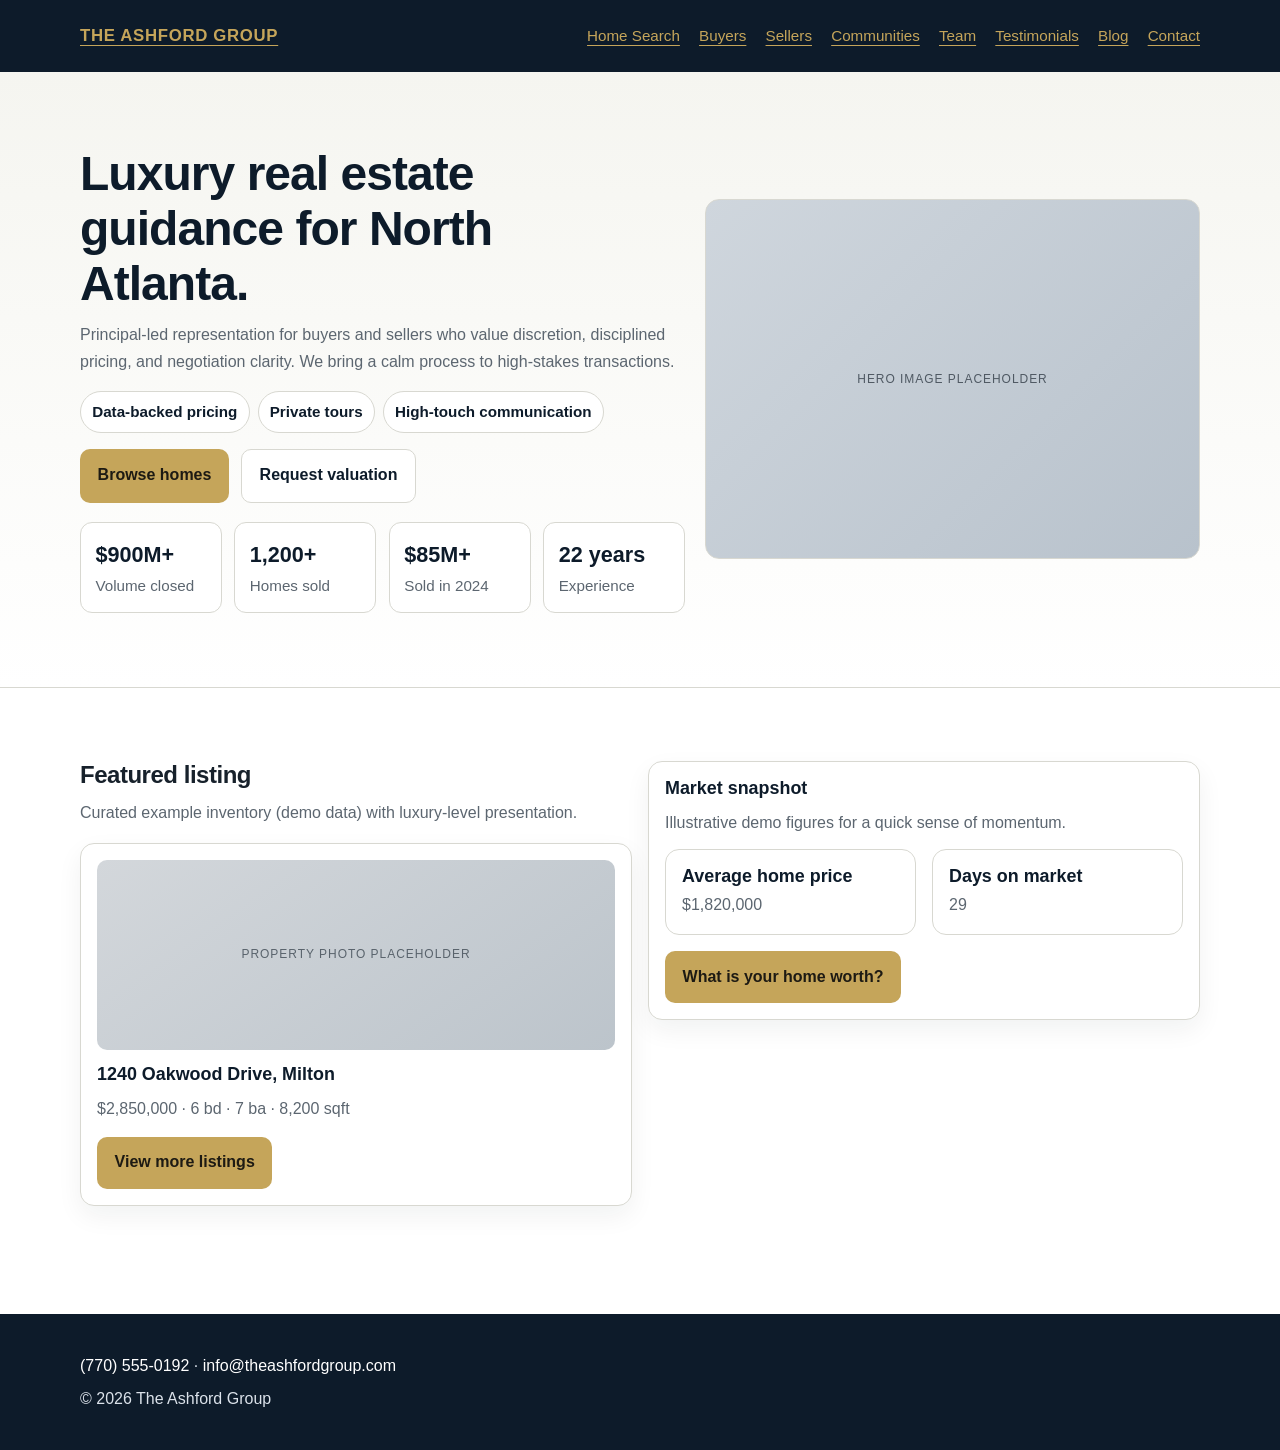
==== index.html @ cff03cd6 "Upload real estate demo website to root" ====
<!DOCTYPE html>
<html lang="en">
  <head>
    <meta charset="UTF-8" />
    <meta name="viewport" content="width=device-width, initial-scale=1" />
    <title>The Ashford Group · Luxury Real Estate</title>
    <link rel="stylesheet" href="assets/css/styles.css" />
  </head>
  <body>
    <header>
      <div class="container">
        <nav>
          <a href="index.html" class="brand">The Ashford Group</a>
          <a href="home-search/index.html">Home Search</a>
          <a href="buyers/index.html">Buyers</a>
          <a href="sellers/index.html">Sellers</a>
          <a href="communities/index.html">Communities</a>
          <a href="team/index.html">Team</a>
          <a href="testimonials/index.html">Testimonials</a>
          <a href="blog/index.html">Blog</a>
          <a href="contact/index.html">Contact</a>
        </nav>
      </div>
    </header>

    <main>
      <section class="section alt">
        <div class="container">
          <div class="hero">
            <div>
              <h1>Luxury real estate guidance for North Atlanta.</h1>
              <p>
                Principal-led representation for buyers and sellers who value discretion, disciplined pricing, and
                negotiation clarity. We bring a calm process to high-stakes transactions.
              </p>
              <div class="pill-row" aria-label="Highlights">
                <span class="pill">Data-backed pricing</span>
                <span class="pill">Private tours</span>
                <span class="pill">High-touch communication</span>
              </div>
              <div style="margin-top: 1rem; display: flex; flex-wrap: wrap; gap: 0.75rem">
                <a class="btn" href="home-search/index.html">Browse homes</a>
                <a class="btn" href="home-valuation/index.html" style="background: #ffffff; color: var(--primary); border: 1px solid var(--line)"
                  >Request valuation</a
                >
              </div>
              <div class="kpis" aria-label="Team stats">
                <div class="kpi"><strong>$900M+</strong><span>Volume closed</span></div>
                <div class="kpi"><strong>1,200+</strong><span>Homes sold</span></div>
                <div class="kpi"><strong>$85M+</strong><span>Sold in 2024</span></div>
                <div class="kpi"><strong>22 years</strong><span>Experience</span></div>
              </div>
            </div>
            <div class="hero-media" role="img" aria-label="Luxury property photo placeholder">Hero image placeholder</div>
          </div>
        </div>
      </section>

      <section class="section">
        <div class="container">
          <div class="split-2">
            <div>
              <h2>Featured listing</h2>
              <p>Curated example inventory (demo data) with luxury-level presentation.</p>
              <article class="card" style="margin-top: 1rem">
                <div class="ph">Property photo placeholder</div>
                <h3 style="margin-top: 0.9rem">1240 Oakwood Drive, Milton</h3>
                <p>$2,850,000 · 6 bd · 7 ba · 8,200 sqft</p>
                <p style="margin-top: 0.9rem">
                  <a class="btn" href="home-search/index.html">View more listings</a>
                </p>
              </article>
            </div>
            <aside class="card">
              <h3>Market snapshot</h3>
              <p>Illustrative demo figures for a quick sense of momentum.</p>
              <div class="grid" style="margin-top: 0.75rem">
                <div class="card" style="box-shadow: none">
                  <h3 style="margin: 0">Average home price</h3>
                  <p>$1,820,000</p>
                </div>
                <div class="card" style="box-shadow: none">
                  <h3 style="margin: 0">Days on market</h3>
                  <p>29</p>
                </div>
              </div>
              <p style="margin-top: 1rem"><a class="btn" href="home-valuation/index.html">What is your home worth?</a></p>
            </aside>
          </div>
        </div>
      </section>
    </main>

    <footer>
      <div class="container">
        <p><a href="tel:7705550192">(770) 555-0192</a> · <a href="mailto:info@theashfordgroup.com">info@theashfordgroup.com</a></p>
        <p>© <span data-year></span> The Ashford Group</p>
      </div>
    </footer>

    <script src="assets/js/main.js"></script>
  </body>
</html>
---- assets/css/styles.css ----
:root {
  --primary: #0d1b2a;
  --accent: #c5a55a;
  --surface: #f5f5f0;
  --ink: #17212b;
  --muted: #5c6670;
  --line: #d8d8d1;
}
* { box-sizing: border-box; }
body {
  margin: 0;
  font-family: "Segoe UI", Arial, sans-serif;
  font-size: 16px;
  line-height: 1.65;
  color: var(--ink);
  background: #fff;
}
h1, h2, h3 { margin: 0 0 0.7rem; line-height: 1.15; }
h1, h2 { letter-spacing: -0.02em; }
a { color: inherit; text-decoration: none; }
.container { width: min(1120px, 92%); margin: 0 auto; }

header {
  position: sticky;
  top: 0;
  z-index: 10;
  background: var(--primary);
}
nav {
  display: flex;
  align-items: center;
  flex-wrap: wrap;
  gap: 0.9rem 1.2rem;
  min-height: 72px;
}
nav a { color: #fff; font-weight: 500; font-size: 0.95rem; }
nav a:hover { color: var(--accent); }
nav .brand {
  margin-right: auto;
  font-size: 1.05rem;
  font-weight: 700;
  letter-spacing: 0.04em;
  text-transform: uppercase;
}

.section { padding: clamp(2.7rem, 7vw, 4.6rem) 0; }
.section.alt { background: linear-gradient(180deg, var(--surface), #fff); border-bottom: 1px solid var(--line); }
.section h1 { font-size: clamp(2rem, 5vw, 3rem); max-width: 18ch; color: var(--primary); }
.section p { color: var(--muted); margin: 0 0 1rem; }

.grid {
  display: grid;
  gap: 1rem;
  grid-template-columns: repeat(auto-fit, minmax(220px, 1fr));
}
.card {
  background: #fff;
  border: 1px solid var(--line);
  border-radius: 14px;
  padding: 1rem;
  box-shadow: 0 10px 26px rgba(13, 27, 42, 0.06);
}
.card h3 { color: var(--primary); font-size: 1.12rem; }
.card p { margin: 0.35rem 0 0; }

.ph {
  height: 190px;
  border-radius: 10px;
  background: linear-gradient(145deg, #d3d7db, #bcc4cb);
  display: flex;
  align-items: center;
  justify-content: center;
  color: #59636c;
  text-transform: uppercase;
  letter-spacing: 0.08em;
  font-size: 0.75rem;
}

form {
  margin-top: 1rem;
  display: grid;
  gap: 0.7rem;
  padding: 1rem;
  border: 1px solid var(--line);
  border-radius: 12px;
  background: var(--surface);
}
input, textarea, select {
  width: 100%;
  border: 1px solid #c7ccd1;
  border-radius: 10px;
  padding: 0.75rem 0.85rem;
  font: inherit;
}
textarea { min-height: 120px; }

.btn {
  display: inline-flex;
  align-items: center;
  justify-content: center;
  min-height: 48px;
  padding: 0.8rem 1.1rem;
  border: 0;
  border-radius: 10px;
  background: var(--accent);
  color: #1d1a13;
  font-weight: 700;
  cursor: pointer;
  transition: transform 0.18s ease, box-shadow 0.18s ease;
}
.btn:hover { transform: translateY(-1px); box-shadow: 0 10px 20px rgba(0, 0, 0, 0.12); }

footer {
  margin-top: 2.2rem;
  padding: 2rem 0;
  background: var(--primary);
  color: #dbe2ea;
}
footer p { margin: 0.4rem 0; color: inherit; }
footer a { color: #fff; }

.thanks { display: none; color: #12643d; font-weight: 700; margin: 0.2rem 0 0; }

@media (max-width: 780px) {
  nav { padding: 0.7rem 0; }
  nav .brand { width: 100%; margin-right: 0; }
  nav a { font-size: 1rem; }
  .btn { width: 100%; }
}

/* Page components */
.hero {
  display: grid;
  gap: 1.25rem;
  grid-template-columns: 1.1fr 0.9fr;
  align-items: center;
}
.hero-media {
  min-height: 360px;
  border-radius: 14px;
  border: 1px solid var(--line);
  background: linear-gradient(135deg, #cfd6dd, #b8c2cc);
  display: flex;
  align-items: center;
  justify-content: center;
  color: #4f5963;
  text-transform: uppercase;
  letter-spacing: 0.08em;
  font-size: 0.75rem;
}
.kpis { display: grid; gap: 0.8rem; grid-template-columns: repeat(4, minmax(0, 1fr)); margin-top: 1.2rem; }
.kpi { border: 1px solid var(--line); border-radius: 12px; padding: 0.9rem; background: #fff; }
.kpi strong { display: block; font-size: 1.35rem; color: var(--primary); }
.kpi span { display: block; font-size: 0.95rem; color: var(--muted); }
.pill-row { display:flex; flex-wrap:wrap; gap:0.5rem; margin-top:0.75rem; }
.pill { display:inline-flex; align-items:center; padding:0.45rem 0.7rem; border-radius:999px; border:1px solid var(--line); background:#fff; font-weight:600; font-size:0.95rem; color:var(--primary); }
.split-2 { display:grid; gap:1rem; grid-template-columns:1fr 1fr; align-items:start; }

@media (max-width: 900px) {
  .hero { grid-template-columns: 1fr; }
  .kpis { grid-template-columns: repeat(2, minmax(0, 1fr)); }
  .split-2 { grid-template-columns: 1fr; }
}

nav a.is-active {
  color: var(--accent);
  text-decoration: underline;
  text-underline-offset: 4px;
}

.form-grid {
  display: grid;
  gap: 0.7rem;
  grid-template-columns: repeat(2, minmax(0, 1fr));
}

.slider {
  border: 1px solid var(--line);
  border-radius: 14px;
  background: #fff;
  padding: 1rem;
}
.slider-viewport { overflow: hidden; }
.slider-track {
  display: flex;
  transition: transform 0.35s ease;
}
.slide {
  min-width: 100%;
  padding: 0.25rem;
}
.slider-controls {
  margin-top: 0.8rem;
  display: flex;
  gap: 0.5rem;
}
.slider-btn {
  min-height: 40px;
  min-width: 40px;
  border-radius: 8px;
  border: 1px solid var(--line);
  background: #fff;
  cursor: pointer;
}

@media (max-width: 780px) {
  .form-grid { grid-template-columns: 1fr; }
}
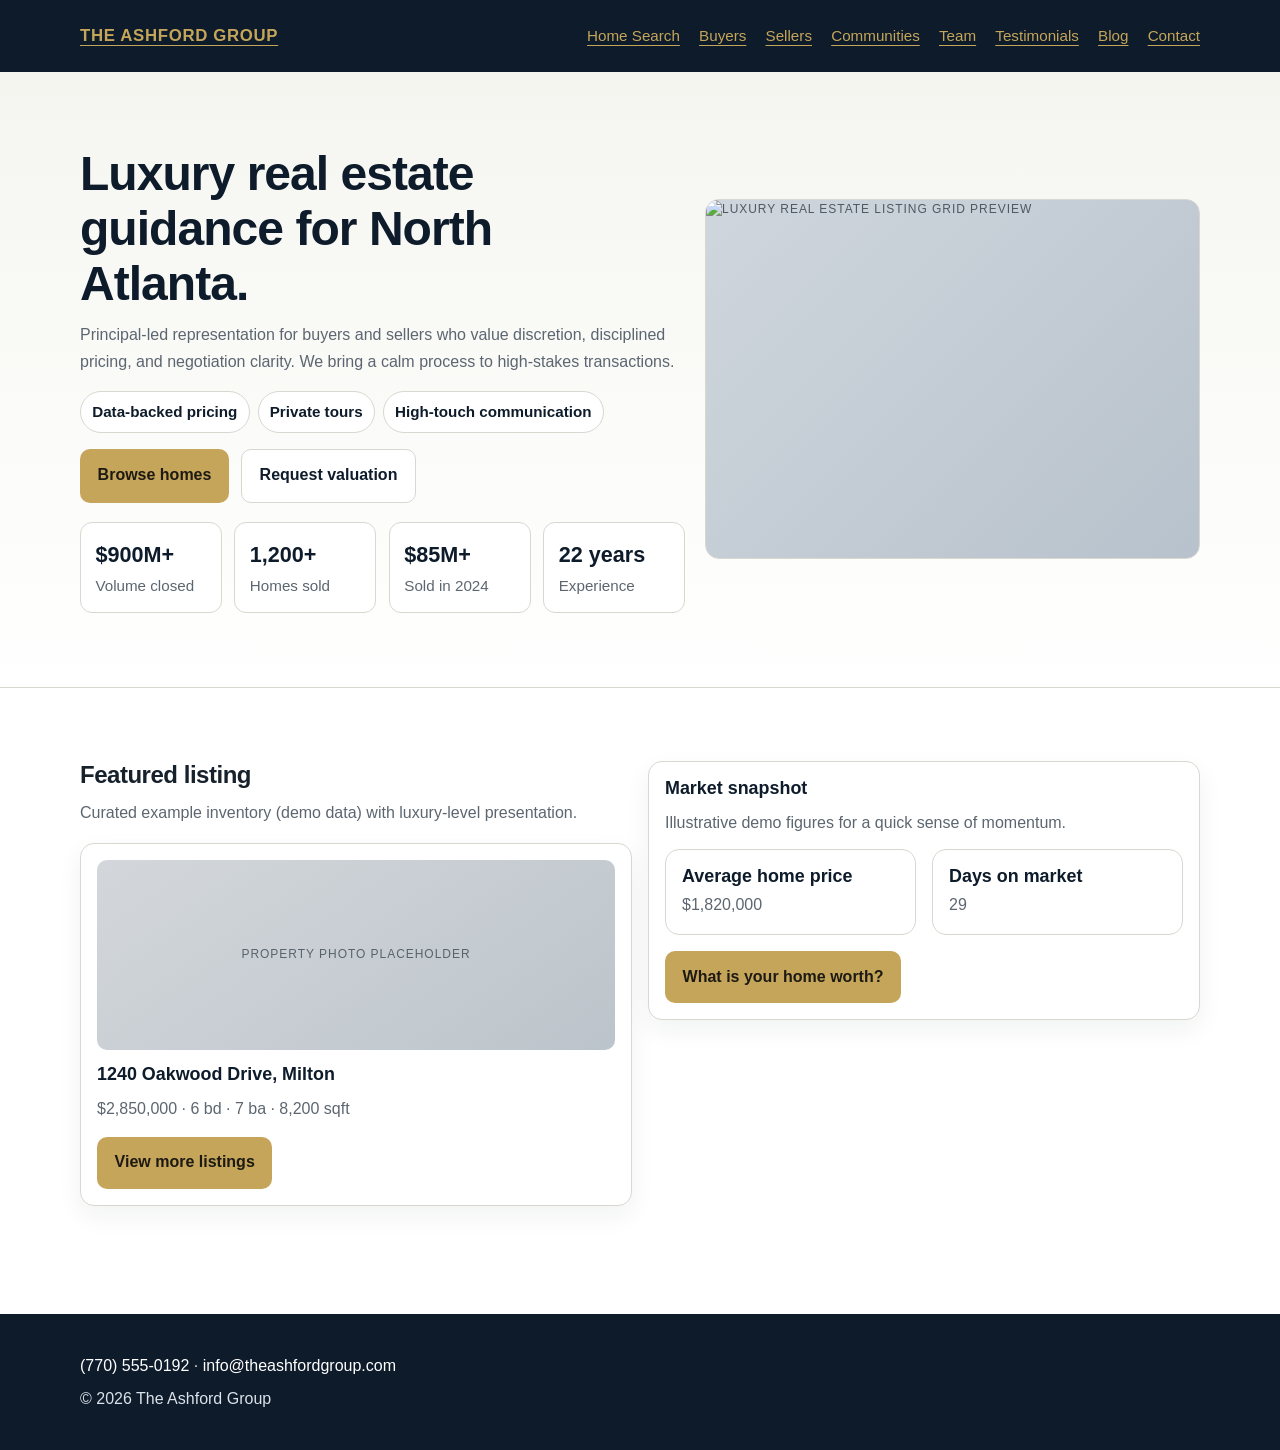
==== commit 8fdd8a8e: "Update index.html" ====
--- a/index.html
+++ b/index.html
@@ -51,7 +51,11 @@
                 <div class="kpi"><strong>22 years</strong><span>Experience</span></div>
               </div>
             </div>
-            <div class="hero-media" role="img" aria-label="Luxury property photo placeholder">Hero image placeholder</div>
+            <img
+              class="hero-media hero-image"
+              src="assets/images/listing%20grid%20placeholder.jpg"
+              alt="Luxury real estate listing grid preview"
+            />
           </div>
         </div>
       </section>
--- a/assets/css/styles.css
+++ b/assets/css/styles.css
@@ -75,7 +75,6 @@
   letter-spacing: 0.08em;
   font-size: 0.75rem;
 }
-
 form {
   margin-top: 1rem;
   display: grid;
@@ -148,6 +147,12 @@
   letter-spacing: 0.08em;
   font-size: 0.75rem;
 }
+.hero-image {
+  display: block;
+  width: 100%;
+  height: 360px;
+  object-fit: cover;
+}
 .kpis { display: grid; gap: 0.8rem; grid-template-columns: repeat(4, minmax(0, 1fr)); margin-top: 1.2rem; }
 .kpi { border: 1px solid var(--line); border-radius: 12px; padding: 0.9rem; background: #fff; }
 .kpi strong { display: block; font-size: 1.35rem; color: var(--primary); }
@@ -158,6 +163,7 @@
 
 @media (max-width: 900px) {
   .hero { grid-template-columns: 1fr; }
+  .hero-image { min-height: 280px; height: 280px; }
   .kpis { grid-template-columns: repeat(2, minmax(0, 1fr)); }
   .split-2 { grid-template-columns: 1fr; }
 }
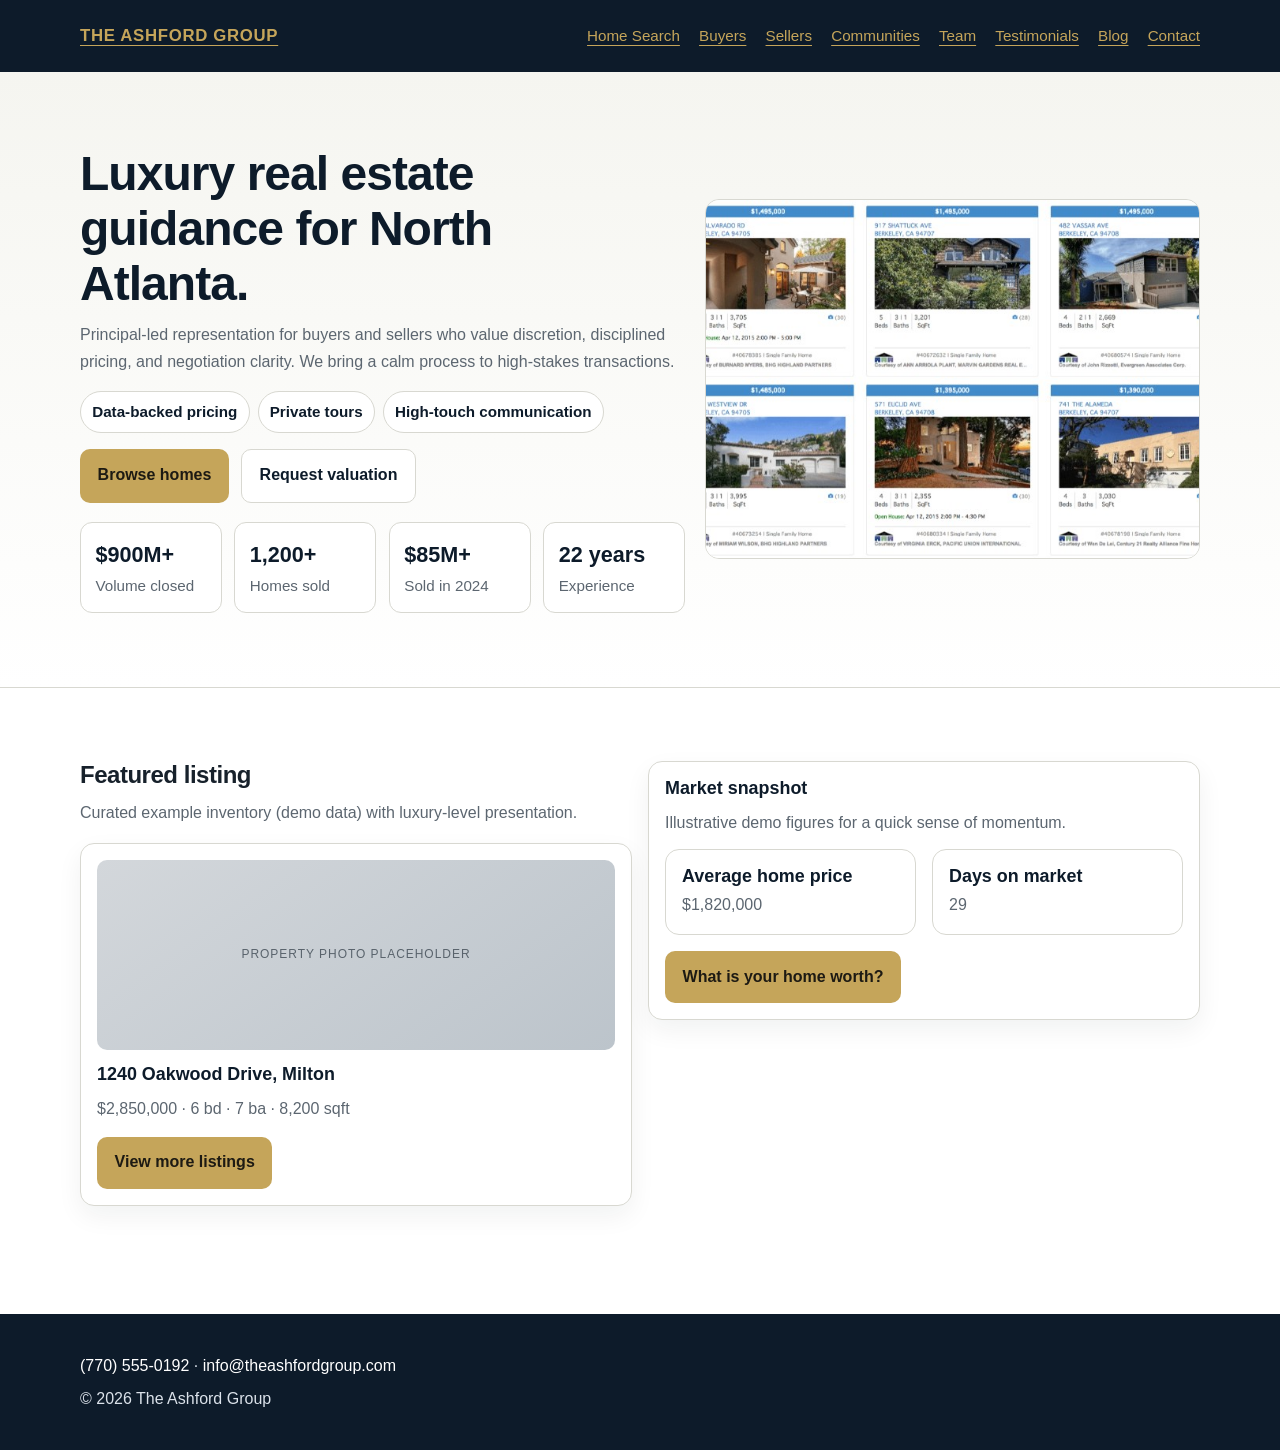
==== commit 59b11837: "Update index.html" ====
--- a/index.html
+++ b/index.html
@@ -53,7 +53,7 @@
             </div>
             <img
               class="hero-media hero-image"
-              src="assets/images/listing%20grid%20placeholder.jpg"
+              src="assets/listing%20grid%20placeholder.jpg"
               alt="Luxury real estate listing grid preview"
             />
           </div>
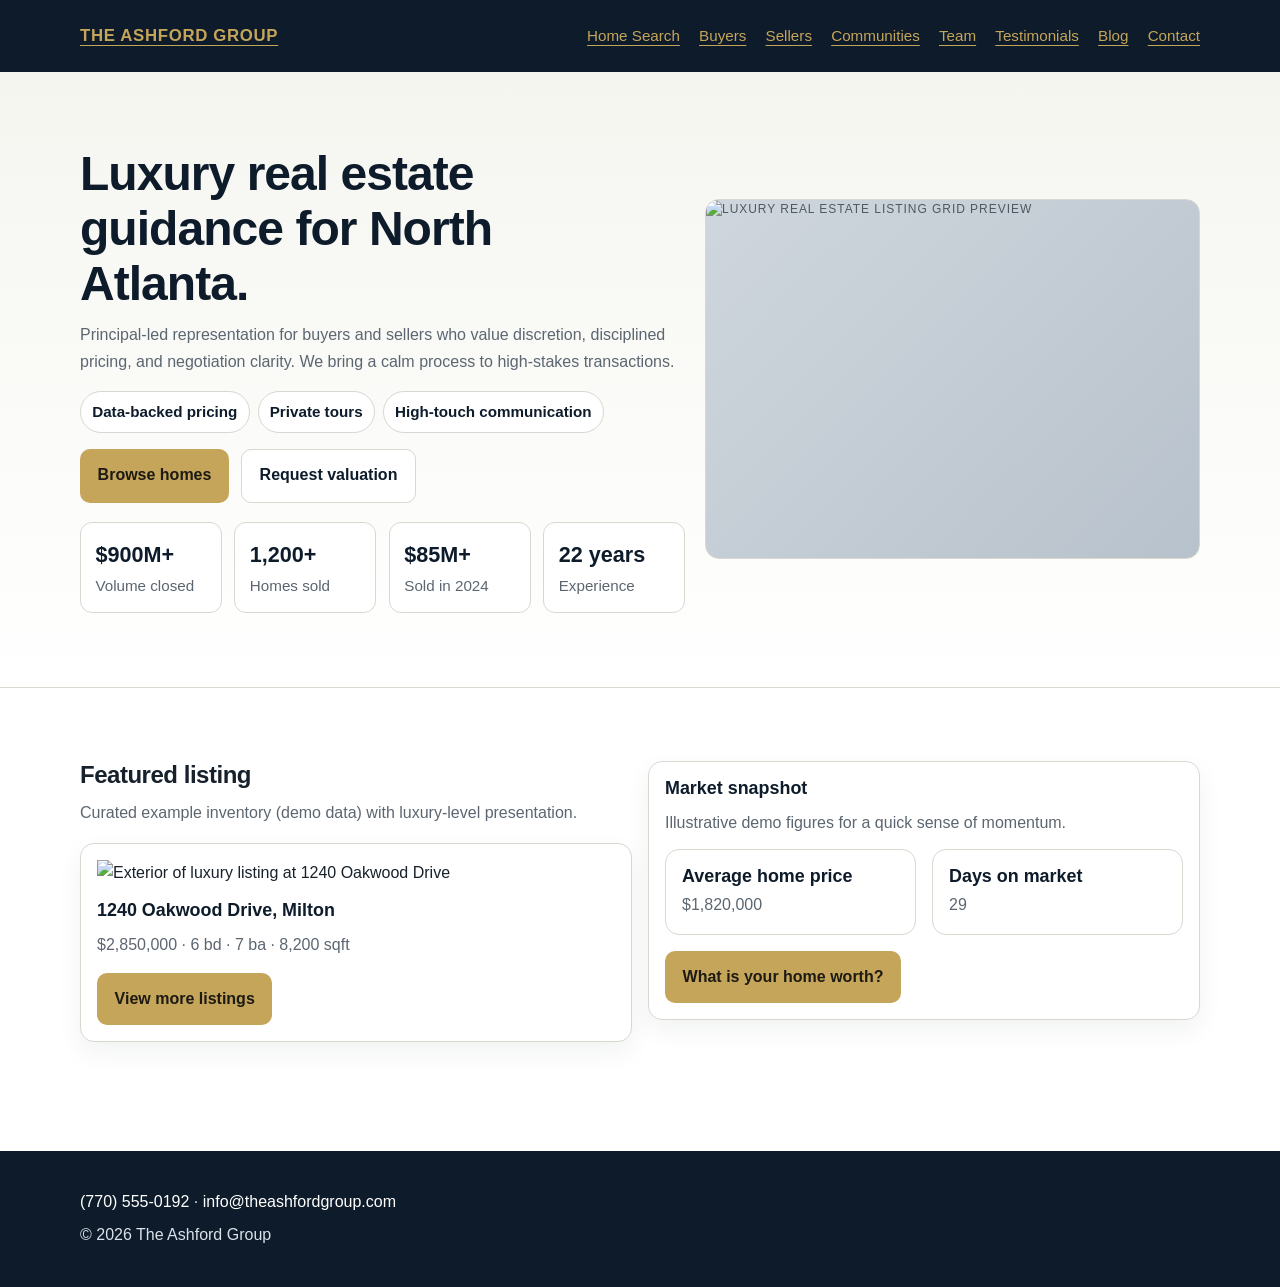
==== commit a155626e: "Update index.html" ====
--- a/index.html
+++ b/index.html
@@ -53,7 +53,7 @@
             </div>
             <img
               class="hero-media hero-image"
-              src="assets/listing%20grid%20placeholder.jpg"
+              src="assets/images/listing%20grid%20placeholder.jpg"
               alt="Luxury real estate listing grid preview"
             />
           </div>
@@ -67,7 +67,11 @@
               <h2>Featured listing</h2>
               <p>Curated example inventory (demo data) with luxury-level presentation.</p>
               <article class="card" style="margin-top: 1rem">
-                <div class="ph">Property photo placeholder</div>
+                <img
+                  class="listing-image"
+                  src="assets/images/property%20photo%20placeholder.jpg"
+                  alt="Exterior of luxury listing at 1240 Oakwood Drive"
+                />
                 <h3 style="margin-top: 0.9rem">1240 Oakwood Drive, Milton</h3>
                 <p>$2,850,000 · 6 bd · 7 ba · 8,200 sqft</p>
                 <p style="margin-top: 0.9rem">
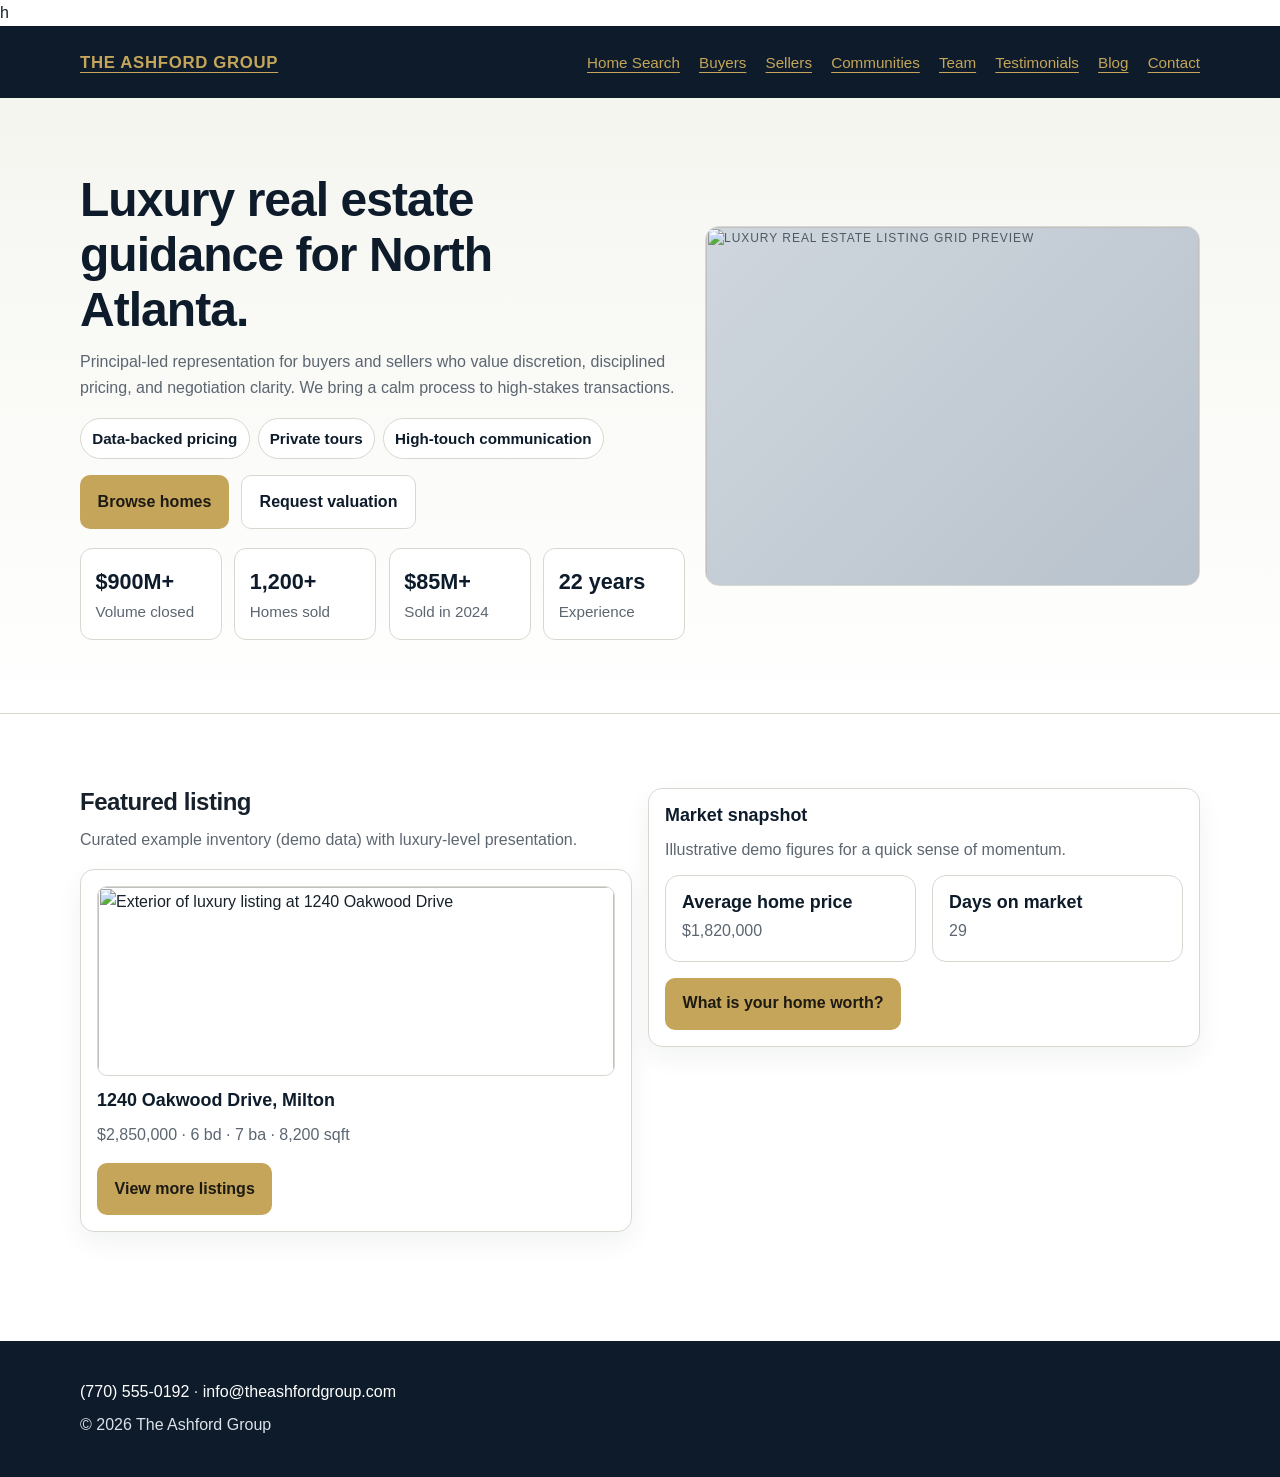
==== commit 18e664f8: "Update index.html" ====
--- a/index.html
+++ b/index.html
@@ -1,4 +1,4 @@
-<!DOCTYPE html>
+h<!DOCTYPE html>
 <html lang="en">
   <head>
     <meta charset="UTF-8" />
@@ -69,7 +69,7 @@
               <article class="card" style="margin-top: 1rem">
                 <img
                   class="listing-image"
-                  src="assets/images/property%20photo%20placeholder.jpg"
+                  src="assets/property%20photo%20placeholder.jpg"
                   alt="Exterior of luxury listing at 1240 Oakwood Drive"
                 />
                 <h3 style="margin-top: 0.9rem">1240 Oakwood Drive, Milton</h3>
--- a/assets/css/styles.css
+++ b/assets/css/styles.css
@@ -75,6 +75,14 @@
   letter-spacing: 0.08em;
   font-size: 0.75rem;
 }
+.listing-image {
+  display: block;
+  width: 100%;
+  height: 190px;
+  object-fit: cover;
+  border-radius: 10px;
+  border: 1px solid var(--line);
+}
 form {
   margin-top: 1rem;
   display: grid;
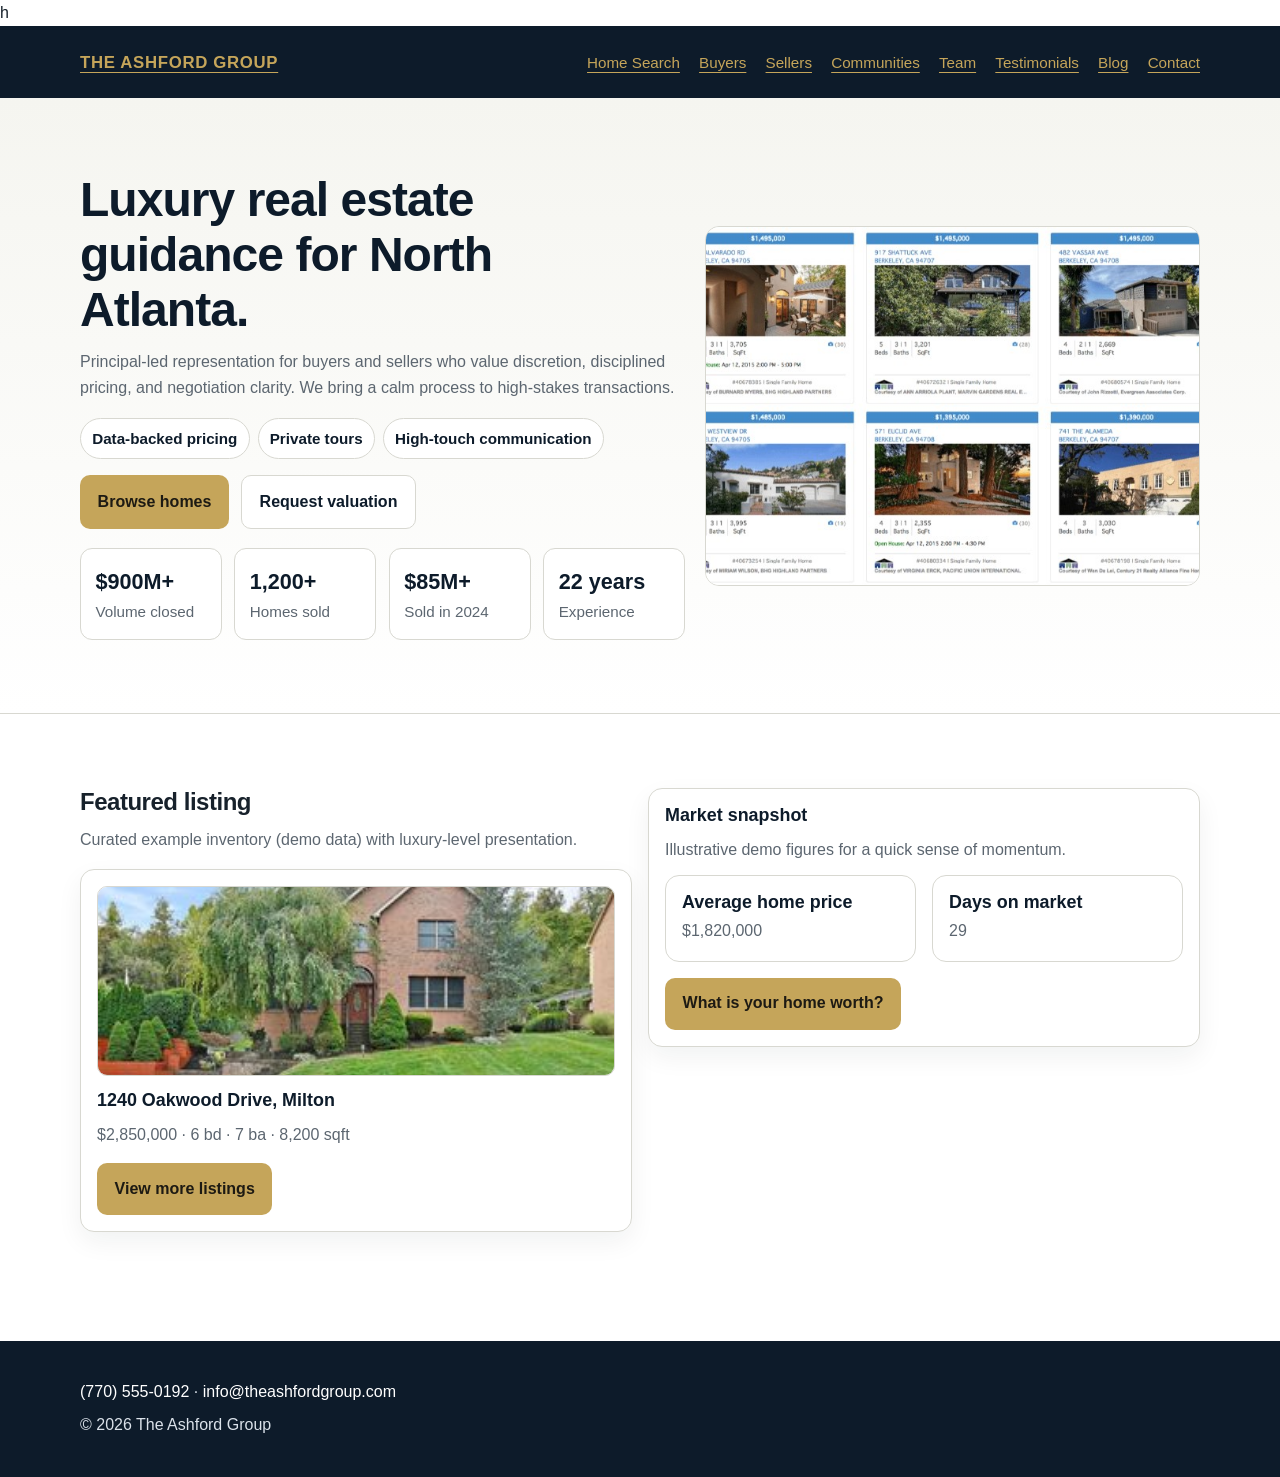
==== commit ada2d2f2: "Update index.html" ====
--- a/index.html
+++ b/index.html
@@ -69,7 +69,7 @@
               <article class="card" style="margin-top: 1rem">
                 <img
                   class="listing-image"
-                  src="assets/property%20photo%20placeholder.jpg"
+                  src="assets/images/property%20photo%20placeholder.jpg"
                   alt="Exterior of luxury listing at 1240 Oakwood Drive"
                 />
                 <h3 style="margin-top: 0.9rem">1240 Oakwood Drive, Milton</h3>
